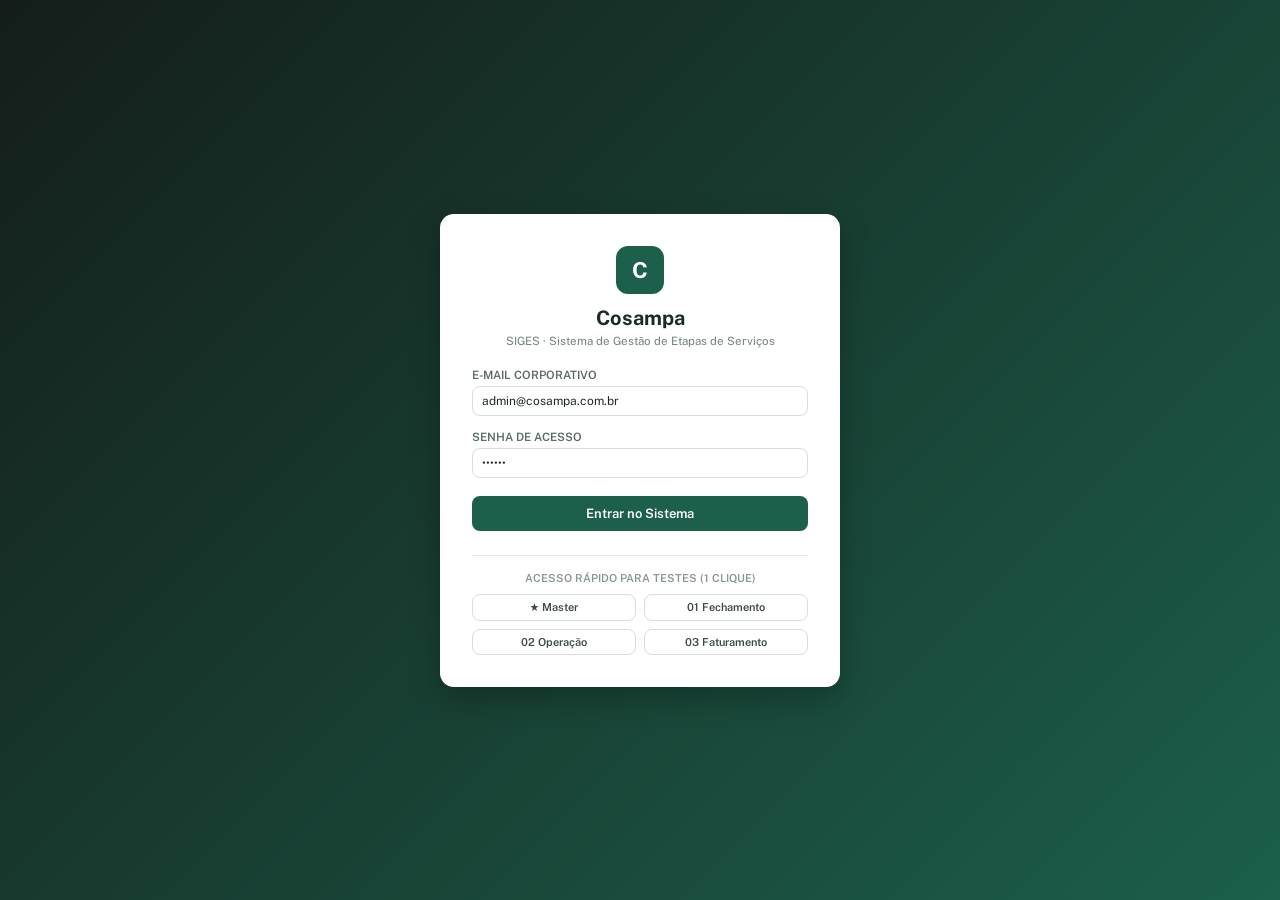
==== frontend/login.html @ eea5f44f "vercel" ====
<!DOCTYPE html>
<html lang="pt-BR">
<head>
  <meta charset="utf-8">
  <meta name="viewport" content="width=device-width, initial-scale=1">
  <title>SIGES - Login</title>
  <link rel="preconnect" href="https://fonts.googleapis.com">
  <link rel="preconnect" href="https://fonts.gstatic.com" crossorigin>
  <link href="https://fonts.googleapis.com/css2?family=Public+Sans:wght@400;500;600;700&family=Spline+Sans+Mono:wght@400;500;600&display=swap" rel="stylesheet">
  <link rel="stylesheet" href="style.css">
</head>
<body data-page-id="login">

  <div class="login-wrapper">
    <div class="login-card">
      <div class="login-header">
        <div class="login-logo">C</div>
        <h2>Cosampa</h2>
        <p>SIGES · Sistema de Gestão de Etapas de Serviços</p>
      </div>

      <form id="form-login" style="margin-top:20px">
        <div style="margin-bottom:14px">
          <label style="display:block;font-size:11.5px;font-weight:600;color:#5b6b65;margin-bottom:4px">E-MAIL CORPORATIVO</label>
          <input type="email" id="login-email" class="text-input" value="admin@cosampa.com.br" required style="width:100%">
        </div>

        <div style="margin-bottom:18px">
          <label style="display:block;font-size:11.5px;font-weight:600;color:#5b6b65;margin-bottom:4px">SENHA DE ACESSO</label>
          <input type="password" id="login-senha" class="text-input" value="123456" required style="width:100%">
        </div>

        <button type="submit" class="btn-primary" style="width:100%;padding:10px;font-size:13px">Entrar no Sistema</button>
      </form>

      <div style="margin-top:24px;border-top:1px solid var(--border-subtle);padding-top:16px">
        <div style="font-size:11px;font-weight:600;color:#8a9791;text-transform:uppercase;margin-bottom:10px;text-align:center">Acesso Rápido para Testes (1 Clique)</div>
        <div style="display:grid;grid-template-columns:1fr 1fr;gap:8px">
          <button class="btn-quick-login btn-secondary" data-email="admin@cosampa.com.br" style="font-size:11px">★ Master</button>
          <button class="btn-quick-login btn-secondary" data-email="carlos@cosampa.com.br" style="font-size:11px">01 Fechamento</button>
          <button class="btn-quick-login btn-secondary" data-email="fernanda@cosampa.com.br" style="font-size:11px">02 Operação</button>
          <button class="btn-quick-login btn-secondary" data-email="roberto@cosampa.com.br" style="font-size:11px">03 Faturamento</button>
        </div>
      </div>
    </div>
  </div>

  <div id="toast-container"></div>
  <script type="module" src="app.js"></script>
</body>
</html>
---- frontend/style.css ----
/* ==========================================================================
   SIGES - SISTEMA DE GESTÃO DE ETAPAS DE SERVICOS (COSAMPA)
   Design System & Visual 100% Fiel ao Protótipo Esteira GPM
   ========================================================================== */

:root {
  --ac-primary: #1c5f4b;
  --ac-hover: #134634;
  --bg-app: #edf0ef;
  --bg-card: #ffffff;
  --bg-sidebar: #141d19;
  --text-dark: #1f2a26;
  --text-muted: #71807a;
  --text-light: #c6d2cc;
  --border-subtle: #e2e8e5;
  --border-dark: rgba(255,255,255,0.07);
  --color-alert: #b03a28;
  --color-success: #2e9e6b;
  --font-main: 'Public Sans', system-ui, -apple-system, sans-serif;
  --font-mono: 'Spline Sans Mono', monospace;
}

html, body {
  margin: 0;
  padding: 0;
  background: var(--bg-app);
  color: var(--text-dark);
  font-family: var(--font-main);
  font-size: 13px;
  -webkit-font-smoothing: antialiased;
}

*, *::before, *::after {
  box-sizing: border-box;
}

a {
  color: var(--ac-primary);
  text-decoration: none;
}
a:hover {
  color: var(--ac-hover);
}

button, input, select, textarea {
  font-family: var(--font-main);
}
button {
  cursor: pointer;
}

/* Layout App Root */
#app-root {
  display: flex;
  height: 100vh;
  min-width: 1280px;
  overflow: hidden;
}

/* Tela de Login */
.login-wrapper {
  display: flex;
  align-items: center;
  justify-content: center;
  min-height: 100vh;
  background: linear-gradient(135deg, #141d19 0%, #1c5f4b 100%);
  padding: 20px;
}

.login-card {
  width: 100%;
  max-width: 400px;
  background: #ffffff;
  border-radius: 14px;
  padding: 32px;
  box-shadow: 0 12px 30px rgba(0, 0, 0, 0.25);
}

.login-header {
  text-align: center;
}

.login-logo {
  width: 48px;
  height: 48px;
  border-radius: 12px;
  background: var(--ac-primary);
  color: #ffffff;
  display: inline-flex;
  align-items: center;
  justify-content: center;
  font-size: 22px;
  font-weight: 700;
  margin-bottom: 12px;
}

.login-header h2 {
  margin: 0;
  font-size: 20px;
  font-weight: 700;
  color: var(--text-dark);
}

.login-header p {
  margin: 4px 0 0;
  font-size: 11.5px;
  color: var(--text-muted);
}

/* Sidebar Estilizada */
.sidebar {
  background: var(--bg-sidebar);
  color: var(--text-light);
  display: flex;
  flex-direction: column;
  flex-shrink: 0;
  overflow: hidden;
  z-index: 10;
  transition: width 0.18s ease;
}

.main-content {
  flex: 1;
  min-width: 0;
  display: flex;
  flex-direction: column;
  overflow: hidden;
}

/* Top Header & Header Info */
.top-header {
  height: 58px;
  background: var(--bg-card);
  border-bottom: 1px solid var(--border-subtle);
  display: flex;
  align-items: center;
  gap: 12px;
  padding: 0 22px;
  flex-shrink: 0;
}

/* Barra de Filtros e Presets */
.filter-bar {
  background: var(--bg-card);
  border-bottom: 1px solid var(--border-subtle);
  padding: 9px 22px;
  display: flex;
  align-items: center;
  gap: 8px;
  flex-wrap: wrap;
  flex-shrink: 0;
}

/* Form Controls */
.select-input, .text-input {
  padding: 7px 9px;
  border: 1px solid #d7dedb;
  border-radius: 8px;
  background: #fff;
  font-size: 12px;
  color: var(--text-dark);
}
.select-input:focus, .text-input:focus {
  outline: none;
  border-color: var(--ac-primary);
}

/* Views Container */
.view-container {
  flex: 1;
  overflow-y: auto;
  padding: 18px 22px 32px;
}

/* KPI Cards */
.kpi-card {
  background: var(--bg-card);
  border: 1px solid var(--border-subtle);
  border-radius: 10px;
  padding: 14px 16px;
}
.kpi-val {
  font-family: var(--font-mono);
  font-size: 26px;
  font-weight: 600;
  margin-top: 6px;
  line-height: 1.1;
}

/* Preset Pills */
.preset-pill {
  display: inline-flex;
  align-items: center;
  gap: 6px;
  font-size: 11.5px;
  font-weight: 600;
  color: #14483a;
  background: #eaf2ee;
  border: 1px solid #cfe0d8;
  border-radius: 20px;
  padding: 5px 10px;
  cursor: pointer;
}
.preset-pill:hover {
  background: #dfece6;
}

/* Status Badges */
.badge-status {
  display: inline-flex;
  align-items: center;
  gap: 5px;
  max-width: 100%;
  padding: 3px 7px 3px 4px;
  border-radius: 6px;
  font-size: 10.5px;
  font-weight: 600;
  line-height: 1.2;
  white-space: nowrap;
}
.badge-status-num {
  background: rgba(255,255,255,0.75);
  border-radius: 4px;
  padding: 1px 4px;
  font-family: var(--font-mono);
  font-size: 9.5px;
  font-weight: 600;
}

/* Buttons */
.btn-primary {
  background: var(--ac-primary);
  color: #fff;
  border: none;
  border-radius: 8px;
  padding: 8px 14px;
  font-size: 12px;
  font-weight: 600;
  cursor: pointer;
}
.btn-primary:hover {
  background: var(--ac-hover);
}

.btn-secondary {
  background: #fff;
  color: #3c4a45;
  border: 1px solid #d7dedb;
  border-radius: 8px;
  padding: 6px 11px;
  font-size: 12px;
  font-weight: 600;
}
.btn-secondary:hover {
  background: #f2f5f4;
}

/* Card de Pendência Individual (Fiel à Imagem 1) */
.card-pendencia {
  border: 1px solid var(--border-subtle);
  border-radius: 12px;
  padding: 12px 14px;
  margin-bottom: 12px;
  background: #ffffff;
}

.btn-anexo {
  display: inline-flex;
  align-items: center;
  gap: 5px;
  font-size: 11px;
  font-weight: 600;
  color: #3c4a45;
  background: #f2f5f4;
  border: 1px solid #d7dedb;
  border-radius: 7px;
  padding: 5px 10px;
  cursor: pointer;
  margin-top: 8px;
}
.btn-anexo:hover {
  background: #e2e8e5;
}

.badge-pend-status {
  font-size: 10px;
  font-weight: 700;
  letter-spacing: 0.05em;
  text-transform: uppercase;
}
.badge-pend-pendente {
  color: var(--color-alert);
}
.badge-pend-tratado {
  color: var(--color-success);
}

/* Footer de Tabela */
.table-footer {
  display: flex;
  justify-content: space-between;
  align-items: center;
  padding: 10px 14px;
  font-size: 11.5px;
  color: var(--text-muted);
  background: #fbfcfc;
  border-top: 1px solid var(--border-subtle);
}

/* Drawer Component */
.drawer-panel {
  position: fixed;
  top: 0;
  right: 0;
  width: 480px;
  height: 100vh;
  background: #fff;
  box-shadow: -4px 0 20px rgba(0,0,0,0.12);
  z-index: 100;
  display: flex;
  flex-direction: column;
}

/* Toast Component */
.toast-container {
  position: fixed;
  bottom: 22px;
  left: 50%;
  transform: translateX(-50%);
  background: #141d19;
  color: #fff;
  padding: 10px 18px;
  border-radius: 8px;
  font-size: 12.5px;
  font-weight: 500;
  box-shadow: 0 4px 14px rgba(0,0,0,0.25);
  z-index: 200;
}
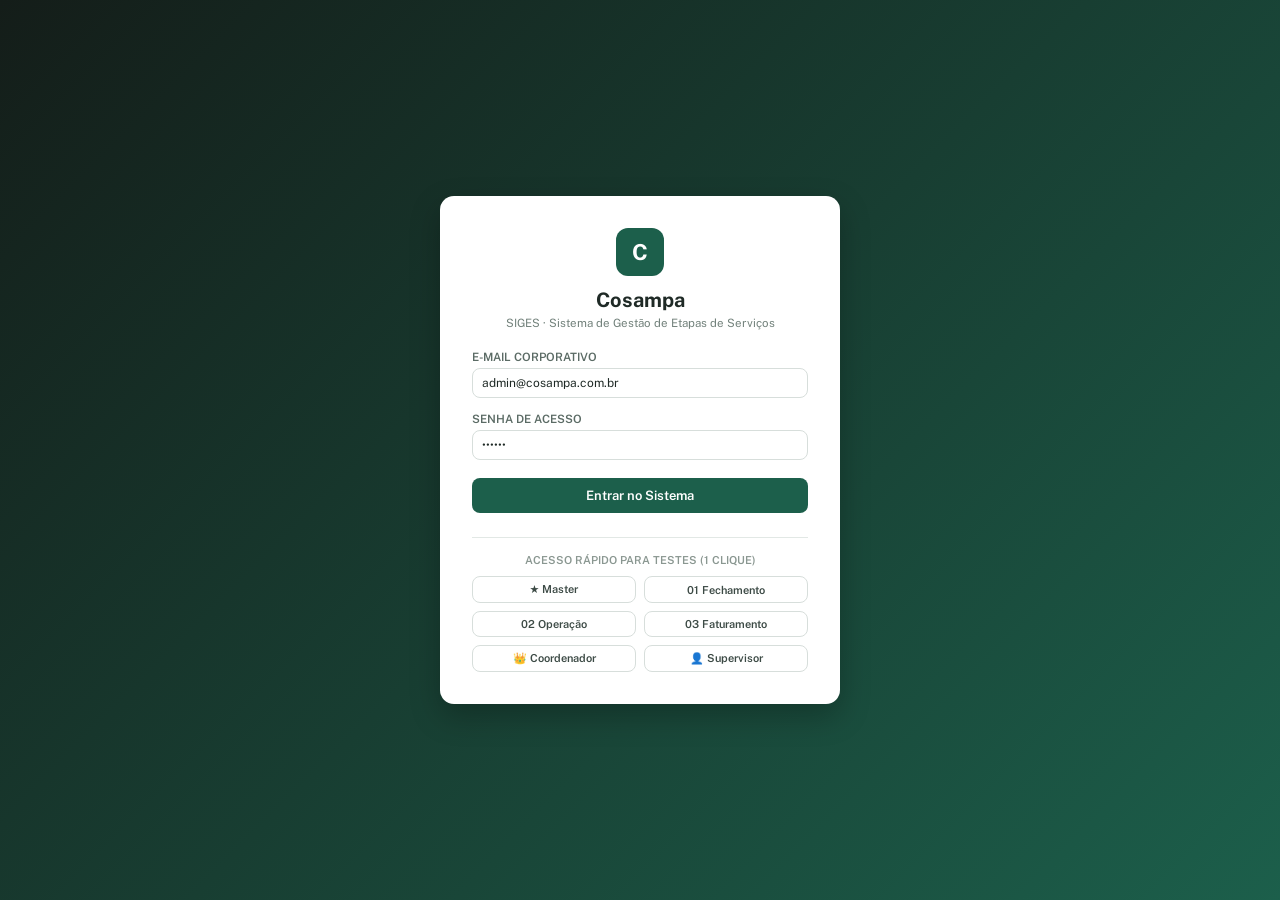
==== commit 8212e8f1: "implementacao CDUV5+CHECKLIST" ====
--- a/frontend/login.html
+++ b/frontend/login.html
@@ -40,6 +40,8 @@
           <button class="btn-quick-login btn-secondary" data-email="carlos@cosampa.com.br" style="font-size:11px">01 Fechamento</button>
           <button class="btn-quick-login btn-secondary" data-email="fernanda@cosampa.com.br" style="font-size:11px">02 Operação</button>
           <button class="btn-quick-login btn-secondary" data-email="roberto@cosampa.com.br" style="font-size:11px">03 Faturamento</button>
+          <button class="btn-quick-login btn-secondary" data-email="coordenador@cosampa.com.br" style="font-size:11px">👑 Coordenador</button>
+          <button class="btn-quick-login btn-secondary" data-email="supervisor@cosampa.com.br" style="font-size:11px">👤 Supervisor</button>
         </div>
       </div>
     </div>
